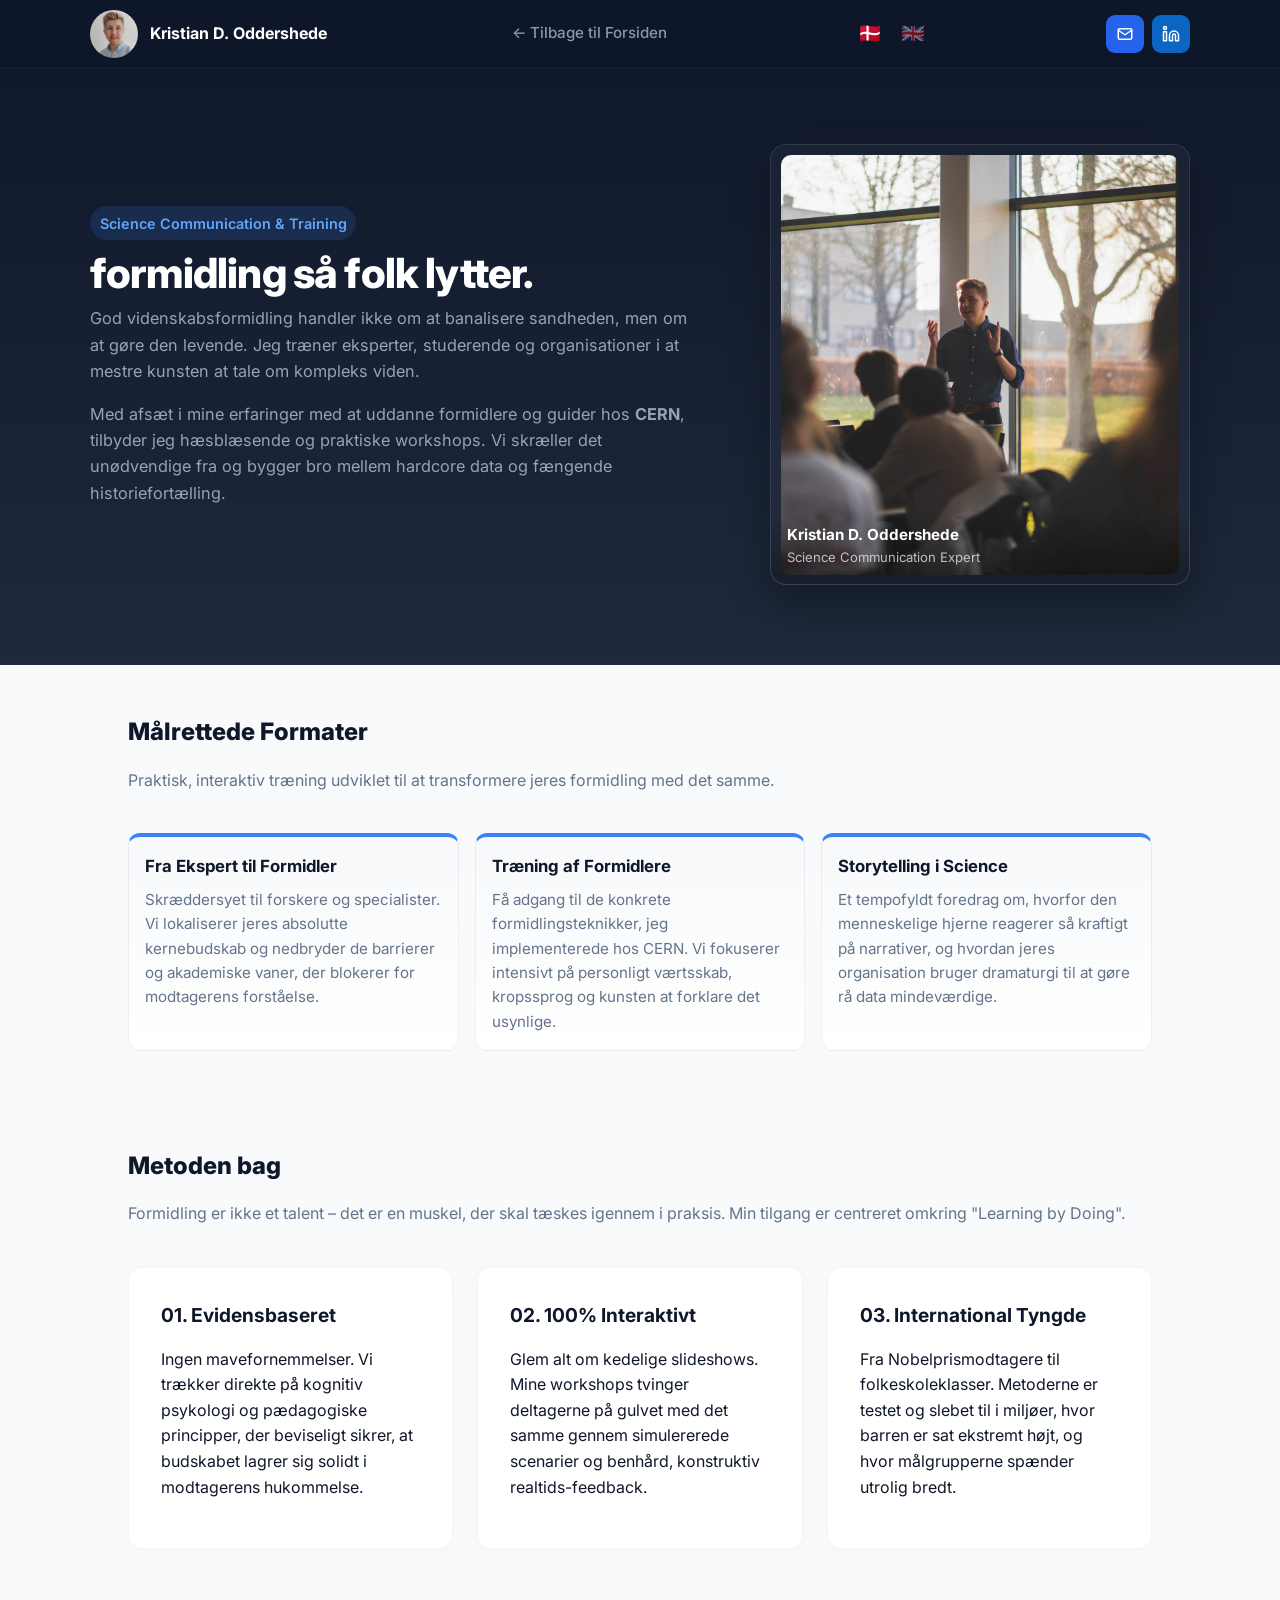
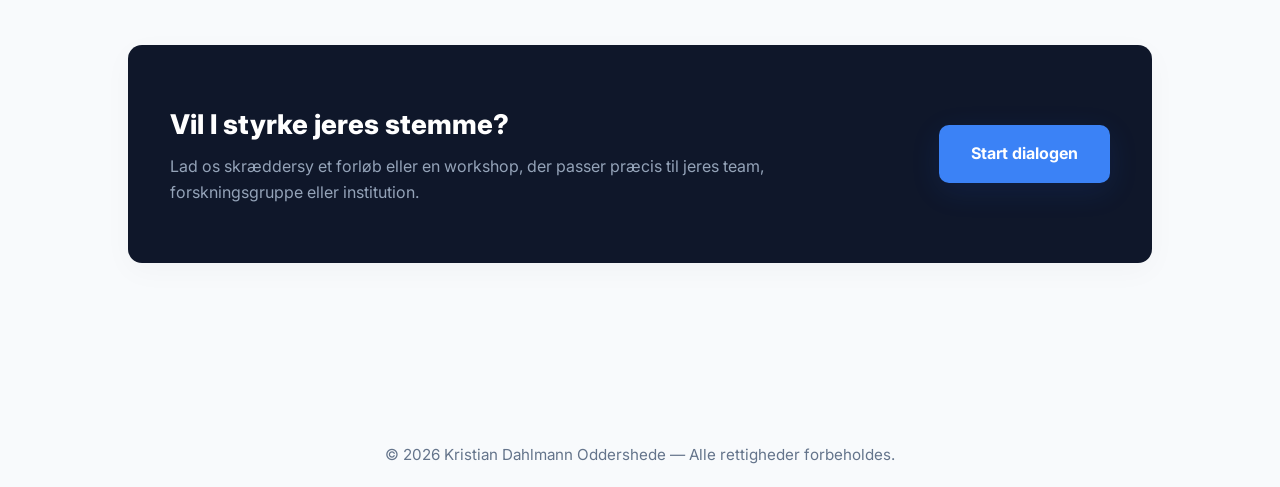
==== formidling.html @ 916fe6e9 "Update formidling.html" ====
<!doctype html>
<html lang="da">
<head>
  <meta charset="utf-8" />
  <meta name="viewport" content="width=device-width,initial-scale=1" />
  <title>Kristian D. Oddershede | Science Communication Training</title>
  <link rel="icon" type="image/png" href="figures/debate_1308869.png">
  <meta name="description" content="Lær at formidle komplekst stof så det fænger. Workshops og foredrag om science formidling og træning af formidlere af Kristian Dahlmann Oddershede.">

  <link href="https://fonts.googleapis.com/css2?family=Inter:wght@400;500;600;700;800&display=swap" rel="stylesheet">
  <link rel="stylesheet" href="style.css">

  <style>
    /* Sprogstyring: Skjul automatisk det sprog, der ikke er aktivt */
    html[lang="da"] [lang="en"] { display: none !important; }
    html[lang="en"] [lang="da"] { display: none !important; }

    /* Unik Science-identitet: Mørkt, højteknologisk og skarpt */
    :root {
      --science-dark: #0f172a; /* Dyb rums-blå/skifer */
      --science-accent: #3b82f6; /* Lysende science-blå */
      --science-light: #f8fafc;
    }

    body.science-page {
      background-color: var(--science-light);
    }

    .science-hero {
      background: linear-gradient(180deg, var(--science-dark) 0%, #1e293b 100%);
      color: #ffffff;
      padding: 9rem var(--container-padding) 5rem;
      margin-bottom: 3rem;
    }

    .science-hero .kicker {
      background: rgba(59, 130, 246, 0.15);
      color: #60a5fa;
    }

    .science-hero h1.hero-title {
      color: #ffffff;
    }

    .science-hero p.lead {
      color: #94a3b8;
    }

    .science-hero .portrait-card {
      background: rgba(255, 255, 255, 0.03);
      border: 1px solid rgba(255, 255, 255, 0.1);
      box-shadow: 0 20px 40px rgba(0,0,0,0.3);
    }

    .approach-grid {
      display: grid;
      grid-template-columns: repeat(auto-fit, minmax(280px, 1fr));
      gap: 1.5rem;
      margin-top: 2rem;
    }

    .approach-card {
      background: #ffffff;
      padding: 2rem;
      border-radius: var(--radius);
      box-shadow: 0 4px 20px rgba(15,23,42,0.02);
      border: 1px solid rgba(15,23,42,0.04);
    }

    .approach-card h4 {
      margin-top: 0;
      color: var(--science-dark);
      font-size: 1.2rem;
      margin-bottom: 0.5rem;
      font-weight: 700;
    }
  </style>
</head>
<body class="science-page">
  <header class="site-header scrolled" id="siteHeader" style="background: rgba(15,23,42,0.95); border-bottom: 1px solid rgba(255,255,255,0.05);">
    <div class="header-inner">
      <div class="brand">
        <img src="figures/picture from linkedin.png" alt="Kristian Dahlmann Oddershede profile photo">
        <div class="name" style="color: #ffffff;">Kristian D. Oddershede</div>
      </div>

      <nav class="primary-nav" aria-label="Main navigation">
        <a href="index.html" style="color: #94a3b8;">
          <span lang="da">← Tilbage til Forsiden</span>
          <span lang="en">← Back Home</span>
        </a>
      </nav>

      <div id="lang-switcher" style="display:flex; gap:0.4rem; align-items:center;">
        <button data-lang="da" title="Dansk" style="font-size:1.2rem; background:none; border:none; cursor:pointer;color: #ffffff;">🇩🇰</button>
        <button data-lang="en" title="English" style="font-size:1.2rem; background:none; border:none; cursor:pointer;color: #ffffff;">🇬🇧</button>
      </div>

      <div class="header-cta">
        <a class="button email" href="mailto:kristiandoddershede@gmail.com" title="Send email" aria-label="Send email">
          <svg xmlns="http://www.w3.org/2000/svg" viewBox="0 0 24 24" aria-hidden="true" focusable="false" stroke-width="2" stroke-linecap="round" stroke-linejoin="round">
            <rect x="3" y="5" width="18" height="14" rx="2"></rect>
            <path d="M3 7l9 6 9-6"></path>
          </svg>
        </a>

        <a class="button linkedin" href="https://www.linkedin.com/in/kristian-dahlmann-oddershede-b5703a217/" target="_blank" rel="noopener" title="LinkedIn" aria-label="LinkedIn">
          <svg xmlns="http://www.w3.org/2000/svg" viewBox="0 0 24 24" aria-hidden="true" focusable="false" stroke-width="2" stroke-linecap="round" stroke-linejoin="round">
            <path d="M16 8a6 6 0 0 1 6 6v7h-4v-7a2 2 0 0 0-2-2 2 2 0 0 0-2 2v7h-4v-7a6 6 0 0 1 6-6z"></path>
            <rect x="2" y="9" width="4" height="12"></rect>
            <circle cx="4" cy="4" r="2"></circle>
          </svg>
        </a>
      </div>
    </div>
  </header>

  <main>
    <!-- HERO SEKTION (MØRKT DESIGN) -->
    <section class="science-hero">
      <div style="max-width: var(--max-width); margin: 0 auto; display: grid; grid-template-columns: 1fr 420px; gap: 2rem; align-items: center;">
        <div class="hero-left">
          <div class="kicker">Science Communication & Training</div>
          <h1 class="hero-title" id="heroTitle" style="text-transform: lowercase; font-weight: 800;">
            <span lang="da">formidling så folk lytter.</span>
            <span lang="en">communication that connects.</span>
          </h1>
          <p class="lead">
            <span lang="da">God videnskabsformidling handler ikke om at banalisere sandheden, men om at gøre den levende. Jeg træner eksperter, studerende og organisationer i at mestre kunsten at tale om kompleks viden.</span>
            <span lang="en">Great science communication isn't about dumbing down the truth; it's about making it catch fire. I train experts, students, and organizations to master the art of translating complex data.</span>
          </p>
          <p class="lead">
            <span lang="da">Med afsæt i mine erfaringer med at uddanne formidlere og guider hos <strong>CERN</strong>, tilbyder jeg hæsblæsende og praktiske workshops. Vi skræller det unødvendige fra og bygger bro mellem hardcore data og fængende historiefortælling.</span>
            <span lang="en">Drawing on my background training communicators and guides at <strong>CERN</strong>, I run high-impact, hands-on workshops. We strip away the fluff and build direct bridges between heavy metrics and unforgettable storytelling.</span>
          </p>
        </div>

        <div class="hero-right" aria-hidden="false">
          <div class="portrait-card" role="img" aria-label="Kristian speaking at a conference">
            <img src="figures/GivDeUngeOrdet_Workshop_23Marts2022_000-17.jpg" alt="Kristian Oddershede giving a talk">
            <div class="portrait-overlay">
              <div class="meta">
                <div style="font-size:0.95rem;font-weight:700">Kristian D. Oddershede</div>
                <div style="font-size:0.82rem;color:rgba(255,255,255,0.7)">Science Communication Expert</div>
              </div>
            </div>
          </div>
        </div>
      </div>
    </section>

    <!-- WORKSHOPS & FOREDRAG -->
    <div class="page" style="padding-top: 0; max-width: var(--max-width); margin: 0 auto;">
      <section id="fokus" aria-labelledby="servicesTitle">
        <h2 id="servicesTitle" style="margin-bottom: 0.5rem; font-weight: 800;">
          <span lang="da">Målrettede Formater</span>
          <span lang="en">Targeted Formats</span>
        </h2>
        <p class="muted" style="margin-bottom: 2.5rem;">
          <span lang="da">Praktisk, interaktiv træning udviklet til at transformere jeres formidling med det samme.</span>
          <span lang="en">Hands-on, interactive training built to instantly transform how you pitch and present.</span>
        </p>

        <div class="services-grid">
          <article class="service card" style="border-top: 4px solid var(--science-accent);">
            <h3>
              <span lang="da">Fra Ekspert til Formidler</span>
              <span lang="en">From Expert to Communicator</span>
            </h3>
            <p>
              <span lang="da">Skræddersyet til forskere og specialister. Vi lokaliserer jeres absolutte kernebudskab og nedbryder de barrierer og akademiske vaner, der blokerer for modtagerens forståelse.</span>
              <span lang="en">Tailored for researchers and specialists. We zero in on your core message and dissolve the academic friction and habits that block clear, public comprehension.</span>
            </p>
          </article>
          
          <article class="service card" style="border-top: 4px solid var(--science-accent);">
            <h3>
              <span lang="da">Træning af Formidlere</span>
              <span lang="en">Training Communicators</span>
            </h3>
            <p>
              <span lang="da">Få adgang til de konkrete formidlingsteknikker, jeg implementerede hos CERN. Vi fokuserer intensivt på personligt værtsskab, kropssprog og kunsten at forklare det usynlige.</span>
              <span lang="en">Access the concrete pedagogical toolkits I built for CERN. We focus heavily on personal hosting, stage presence, and the art of visualizing the invisible.</span>
            </p>
          </article>
          
          <article class="service card" style="border-top: 4px solid var(--science-accent);">
            <h3>
              <span lang="da">Storytelling i Science</span>
              <span lang="en">Storytelling in Science</span>
            </h3>
            <p>
              <span lang="da">Et tempofyldt foredrag om, hvorfor den menneskelige hjerne reagerer så kraftigt på narrativer, og hvordan jeres organisation bruger dramaturgi til at gøre rå data mindeværdige.</span>
              <span lang="en">A high-velocity talk on why the human brain is hardwired for narrative structure, and how your team can use dramaturgy to make dry data impossible to forget.</span>
            </p>
          </article>
        </div>
      </section>

      <!-- MIN TILGANG -->
      <section id="erfaring" style="margin-top: 6rem;">
        <h2 id="aboutTitle" style="margin-bottom: 0.5rem; font-weight: 800;">
          <span lang="da">Metoden bag</span>
          <span lang="en">The Method</span>
        </h2>
        <p class="muted" style="margin-bottom: 2.5rem;">
          <span lang="da">Formidling er ikke et talent – det er en muskel, der skal tæskes igennem i praksis. Min tilgang er centreret omkring "Learning by Doing".</span>
          <span lang="en">Communication isn't an innate talent – it's a muscle that needs resistance training. My framework is built on absolute "Learning by Doing".</span>
        </p> 
        
        <div class="approach-grid">
          <div class="approach-card">
            <h4><span lang="da">01. Evidensbaseret</span><span lang="en">01. Evidence-Based</span></h4>
            <p><span lang="da">Ingen mavefornemmelser. Vi trækker direkte på kognitiv psykologi og pædagogiske principper, der beviseligt sikrer, at budskabet lagrer sig solidt i modtagerens hukommelse.</span><span lang="en">No guesswork. We rely directly on cognitive psychology and educational frameworks proven to embed complex structures deeply into audience memory.</span></p>
          </div>
          <div class="approach-card">
            <h4><span lang="da">02. 100% Interaktivt</span><span lang="en">02. 100% Interactive</span></h4>
            <p><span lang="da">Glem alt om kedelige slideshows. Mine workshops tvinger deltagerne på gulvet med det samme gennem simulererede scenarier og benhård, konstruktiv realtids-feedback.</span><span lang="en">Forget bullet-point monologues. My sessions push participants onto the floor immediately with live situational drills and rigorous, constructive feedback loops.</span></p>
          </div>
          <div class="approach-card">
            <h4><span lang="da">03. International Tyngde</span><span lang="en">03. Elite Experience</span></h4>
            <p><span lang="da">Fra Nobelprismodtagere til folkeskoleklasser. Metoderne er testet og slebet til i miljøer, hvor barren er sat ekstremt højt, og hvor målgrupperne spænder utrolig bredt.</span><span lang="en">From Nobel laureates to school classes. These strategies are refined in world-class ecosystems where standards are hyper-critical and audiences shift constantly.</span></p>
          </div>
        </div>
      </section>

      <!-- RENSET KONTAKT STRIP (KUN ÉN DEDIKERET CTA) -->
      <section id="kontakt" class="card" style="margin-top: 6rem; background: var(--science-dark); color: white; border: none;">
        <div class="book-strip" style="background: none; padding: 2rem 1rem;">
          <div style="max-width: 600px;">
            <h3 style="color: white; font-size: 1.7rem; margin-bottom: 0.5rem; font-weight: 800;">
              <span lang="da">Vil I styrke jeres stemme?</span>
              <span lang="en">Ready to amplify your message?</span>
            </h3>
            <p style="color: #94a3b8; margin: 0;">
              <span lang="da">Lad os skræddersy et forløb eller en workshop, der passer præcis til jeres team, forskningsgruppe eller institution.</span>
              <span lang="en">Let's map out a specialized roadmap or masterclass engineered directly for your team or department.</span>
            </p>
          </div>
          <a class="btn" href="mailto:kristiandoddershede@gmail.com" style="background: var(--science-accent); color: white; padding: 1rem 2rem; font-size: 1rem; border-radius: 10px; font-weight: 700;">
            <span lang="da">Start dialogen</span>
            <span lang="en">Let's talk</span>
          </a>
        </div>
      </section>
    </div>
  </main>

  <footer class="site-footer" style="margin-top: 6rem;">
    <div>
      <span lang="da">&copy; 2026 Kristian Dahlmann Oddershede — Alle rettigheder forbeholdes.</span>
      <span lang="en">&copy; 2026 Kristian Dahlmann Oddershede — All rights reserved.</span>
    </div>
  </footer>

  <script>
    // === Header scroll behavior ===
    const header = document.getElementById('siteHeader');
    window.addEventListener('scroll', () => {
      header.classList.toggle('scrolled', window.scrollY > 15);
    });
     
    // === Apply translations ===
    function applyLanguage(lang) {
      document.documentElement.setAttribute('lang', lang);
      buttons.forEach(btn => {
        btn.style.opacity = btn.dataset.lang === lang ? '1' : '0.5';
      });
    }
     
    const buttons = document.querySelectorAll('#lang-switcher button');
    const savedLang = localStorage.getItem('lang') || 'da';
    applyLanguage(savedLang);
     
    buttons.forEach(btn => {
      btn.addEventListener('click', e => {
        const lang = e.currentTarget.dataset.lang || (e.currentTarget.innerText === '🇩🇰' ? 'da' : 'en');
        localStorage.setItem('lang', lang);
        applyLanguage(lang);
      });
    });
  </script>
</body>
</html>
---- style.css ----
:root{
  --primary:#2563eb;
  --primary-600:#1e40af;
  --bg:#f8fafc;
  --card:#ffffff;
  --text:#0f172a;
  --muted:#64748b;
  --radius:14px;
  --max-width:1100px;
  --container-padding:clamp(1rem, 3vw, 2.5rem);
}

*{box-sizing:border-box}
html,body{height:100%}
body{
  margin:0;
  font-family:Inter,system-ui,-apple-system,Segoe UI,Roboto,"Helvetica Neue",Arial;
  color:var(--text);
  background:var(--bg);
  line-height:1.6;
}

a{color:inherit;text-decoration:none}
img{max-width:100%;display:block}

/* header */
header.site-header{
  position:fixed;
  top:0;
  left:0;
  width:100%;
  z-index:60;
  display:flex;
  align-items:center;
  justify-content:center;
  padding:0.6rem calc(var(--container-padding));
  transition:background 260ms ease, box-shadow 260ms ease, padding 260ms ease;
  background:transparent;
}
header.site-header.scrolled{
  background:rgba(255,255,255,0.96);
  box-shadow:0 6px 20px rgba(15,23,42,0.07);
  backdrop-filter:blur(6px);
  padding:0.4rem calc(var(--container-padding));
}

.header-inner{
  width:100%;
  max-width:var(--max-width);
  display:flex;
  align-items:center;
  justify-content:space-between;
  gap:1rem;
}
.brand{
  display:flex;
  align-items:center;
  gap:0.75rem;
}
.brand img{
  width:48px;height:48px;border-radius:50%;object-fit:cover;
}
.brand .name{
  font-weight:700;font-size:1rem;
  color:var(--text);
}

nav.primary-nav{
  display:flex;
  gap:0.5rem;
  align-items:center;
}
nav.primary-nav a{
  padding:0.45rem 0.6rem;
  border-radius:8px;
  color:var(--text);
  font-weight:500;
  font-size:0.95rem;
  opacity:0.92;
}
nav.primary-nav a:hover{background:rgba(37,99,235,0.06)}

/* contact buttons in header */
.header-cta{
  display:flex;
  align-items:center;
  gap:0.5rem;
}
.header-cta a.button{
  display:inline-flex;
  align-items:center;
  justify-content:center;
  color:white;
  width:38px;
  height:38px;
  border-radius:9px;
  transition:transform 150ms ease;
}
.header-cta a.button:hover{transform:translateY(-3px)}
.email{background:var(--primary);}
.instagram{background:linear-gradient(45deg,#f58529,#dd2a7b,#8134af,#515bd4);}
.linkedin{background:#0a66c2;}

/* ensure svg icons scale & inherit color */
.header-cta svg {
  width:18px;
  height:18px;
  display:block;
  stroke: currentColor;
  fill: none;
}

/* page container */
.page {
  max-width:var(--max-width);
  margin:0 auto;
  padding:calc(6.5rem + 1rem) var(--container-padding) 4rem;
}

/* HERO */
.hero{
  display:grid;
  grid-template-columns: 1fr 420px;
  gap:2rem;
  align-items:center;
  margin-bottom:1.25rem;
}
.hero-left{text-align:left;}
.kicker{
  display:inline-block;
  padding:0.35rem 0.6rem;
  background:linear-gradient(90deg, rgba(37,99,235,0.12), rgba(37,99,235,0.05));
  color:var(--primary);
  border-radius:999px;
  font-weight:600;
  font-size:0.9rem;
  margin-bottom:0.75rem;
}
h1.hero-title{
  margin:0 0 0.6rem 0;
  font-size:clamp(1.6rem, 3.8vw, 2.6rem);
  line-height:1.05;
  font-weight:800;
  letter-spacing:-0.02em;
}
p.lead{
  margin:0 0 1.1rem 0;
  color:var(--muted);
  font-size:1.02rem;
  max-width:60ch;
}

.hero-actions{
  display:flex;
  gap:0.75rem;
  align-items:center;
  margin-top:0.6rem;
}
.btn{
  display:inline-flex;
  align-items:center;
  gap:0.6rem;
  padding:0.6rem 1rem;
  border-radius:10px;
  background:var(--primary);
  color:white;
  font-weight:600;
  box-shadow:0 8px 30px rgba(37,99,235,0.12);
  transition:transform 180ms ease, background 180ms;
}
.btn:hover{transform:translateY(-3px); background:var(--primary-600)}
.btn.secondary{
  background:transparent;
  border:1px solid rgba(15,23,42,0.06);
  color:var(--text);
  box-shadow:none;
}
.cta-note{font-size:0.9rem;color:var(--muted);margin-top:0.6rem}

.hero-right{
  display:flex;
  justify-content:center;
  align-items:center;
}

.portrait-card{
  width:420px;
  max-width:100%;
  border-radius:16px;
  overflow:hidden;
  position:relative;
  box-shadow:0 14px 40px rgba(2,6,23,0.08);
  background:linear-gradient(180deg, rgba(255,255,255,0.9), rgba(250,250,252,0.9));
  padding:0.6rem;
}
.portrait-card img{
  width:100%;
  height:420px;
  object-fit:cover;
  border-radius:10px;
  display:block;
}
.portrait-overlay{
  position:absolute;
  left:0;right:0;bottom:0;padding:1rem;
  display:flex;
  justify-content:space-between;
  gap:0.5rem;
  align-items:center;
  background:linear-gradient(180deg, transparent, rgba(0,0,0,0.35));
  color:white;
}

section.card{
  background:var(--card);
  border-radius:var(--radius);
  padding:1.6rem;
  margin-top:1.25rem;
  box-shadow:0 8px 30px rgba(2,6,23,0.03);
}

.services-grid{
  display:grid;
  grid-template-columns:repeat(auto-fit, minmax(220px,1fr));
  gap:1rem;
}
.service{
  padding:1rem;
  border-radius:12px;
  background:linear-gradient(180deg, rgba(246,248,250,0.9), #fff);
  transition:transform 180ms ease, box-shadow 180ms ease;
}
.service:hover{transform:translateY(-6px); box-shadow:0 14px 30px rgba(2,6,23,0.06)}
.service h3{margin:0 0 0.5rem 0;font-size:1.05rem}
.service p{margin:0;color:var(--muted);font-size:0.95rem}

.logo-strip{
  display:flex;
  gap:1.4rem;
  align-items:center;
  justify-content:center;
  flex-wrap:wrap;
  padding:0.6rem 0;
}
.logo-strip img{max-height:56px;opacity:0.85;filter:grayscale(20%)}

.testimonials{
  display:grid;
  grid-template-columns:repeat(auto-fit,minmax(240px,1fr));
  gap:1rem;
}
.testimonial{
  background:linear-gradient(180deg,#fff,#fbfdff);
  border-left:4px solid var(--primary);
  padding:1rem;
  border-radius:10px;
  font-style:italic;
}
.testimonial cite{
  display:block;margin-top:0.6rem;font-style:normal;font-weight:700;color:var(--muted)
}

.book-strip{
  display:flex;
  gap:1rem;
  align-items:center;
  justify-content:space-between;
  padding:1rem;
  border-radius:12px;
  background:linear-gradient(90deg, rgba(37,99,235,0.06), rgba(37,99,235,0.02));
}
.book-strip h3{margin:0;font-size:1.05rem}
.book-strip p{margin:0;color:var(--muted)}

footer.site-footer{
  margin-top:2.25rem;
  padding:1.25rem var(--container-padding);
  color:var(--muted);
  font-size:0.95rem;
  text-align:center;
}

@media (max-width:980px){
  .hero{grid-template-columns:1fr;gap:1rem}
  .portrait-card{width:100%}
  .header-inner{gap:0.6rem}
  nav.primary-nav{display:none}
  .page{padding:calc(5.2rem + 1rem) var(--container-padding) 3rem}
  .brand img{width:42px;height:42px}
}


@media (max-width:520px){
  .hero-left{text-align:left}
  .kicker{font-size:0.85rem}
}

.muted{color:var(--muted)}
.highlight{color:var(--primary);font-weight:700}

/* ==========================================================================
   Nye layouts til at bryde ensformigheden mellem de to første sektioner
   ========================================================================== */

/* Ny styling til Sektion 2 (Talks & Workshops) */
.hero.hero-alt {
  grid-template-columns: 420px 1fr; /* Bytte rundt på kolonnerne: billede først, så tekst */
  background: linear-gradient(145deg, rgba(37,99,235,0.03) 0%, rgba(255,255,255,0) 100%);
  border: 1px solid rgba(37, 99, 235, 0.08);
  border-radius: 24px;
  padding: 2.5rem;
  margin-top: 3rem;
  margin-bottom: 3rem;
}

/* Sørg for at spacing på teksten i sektion 2 passer i det spejlvendte design */
.hero-left.text-right {
  padding-left: 1rem;
}

/* Responsiv tilpasning til tablets og mobiler (så billedet ryger øverst igen på små skærme) */
@media (max-width: 980px) {
  .hero.hero-alt {
    grid-template-columns: 1fr; /* Gå tilbage til én kolonne */
    padding: 1.5rem;
  }
  
  /* Tvinger billedet øverst på mobilen selvom det står først i HTML-koden */
  .hero.hero-alt .image-left {
    order: 2; 
  }
  .hero.hero-alt .text-right {
    order: 1;
    padding-left: 0;
  }
}


/* ==========================================================================
   Moderater side tweaks
   ========================================================================== */
/* Moderator-specifikke tweaks */
.moderator-page .card {
  border: 1px solid rgba(0,0,0,0.05);
  transition: transform 0.3s ease;
}

.moderator-page .card:hover {
  transform: translateY(-5px);
}

.moderator-page h4 {
  margin-top: 0;
  color: var(--mod-accent);
  font-size: 1.25rem;
  margin-bottom: 0.75rem;
}

/* Gør den specielle portrætform pæn på mobil */
@media (max-width: 980px) {
  .moderator-page .portrait-card {
    border-radius: 16px !important;
  }
  .moderator-page .portrait-card img {
    border-radius: 16px !important;
  }
}


/* ==========================================================================
   Science-specifikke grid-systemer og mobiljusteringer
   ========================================================================== */

.science-page .card {
  border: 1px solid rgba(15, 23, 42, 0.06);
  transition: transform 240ms cubic-bezier(0.16, 1, 0.3, 1), box-shadow 240ms ease;
}

.science-page .card:hover {
  transform: translateY(-4px);
  box-shadow: 0 12px 30px rgba(15, 23, 42, 0.05);
}

/* Fix til mobilvisning af den mørke science-hero */
@media (max-width: 980px) {
  .science-hero > div {
    grid-template-columns: 1fr !important;
    gap: 2rem !important;
  }
}
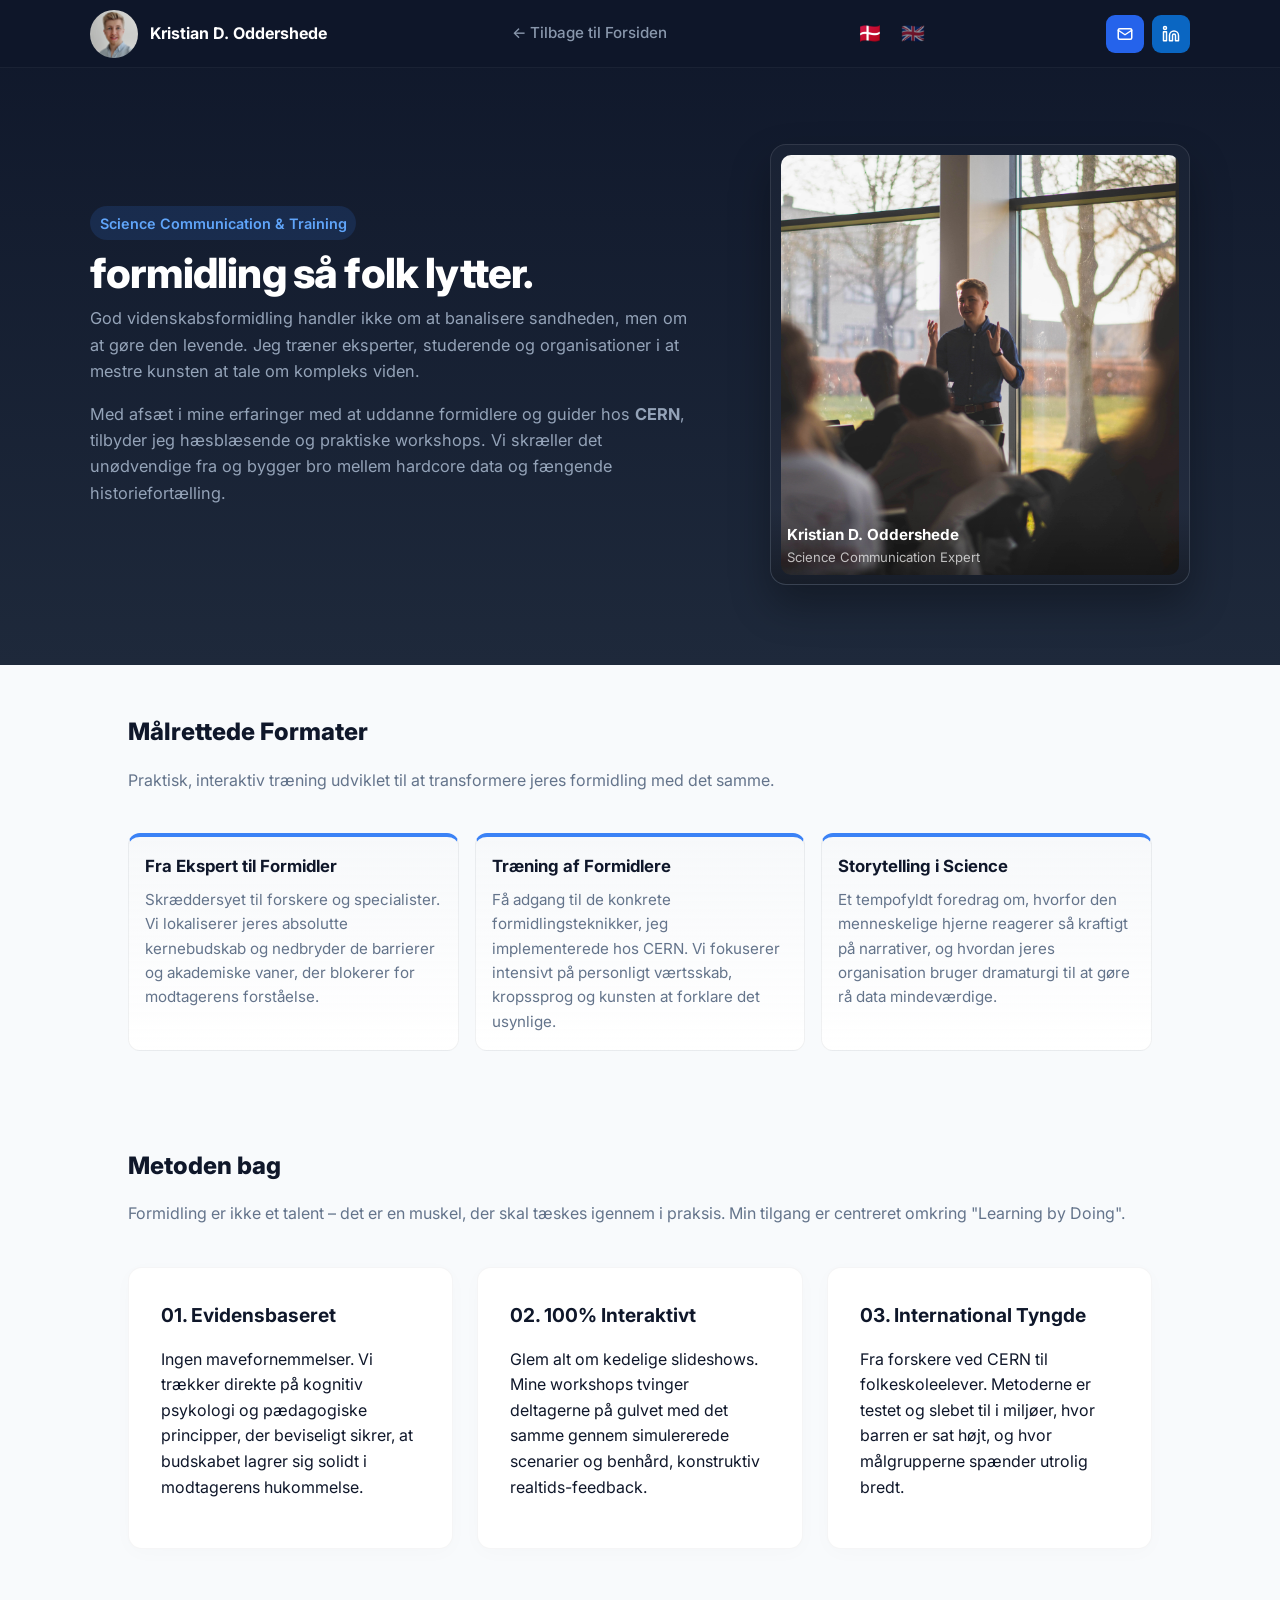
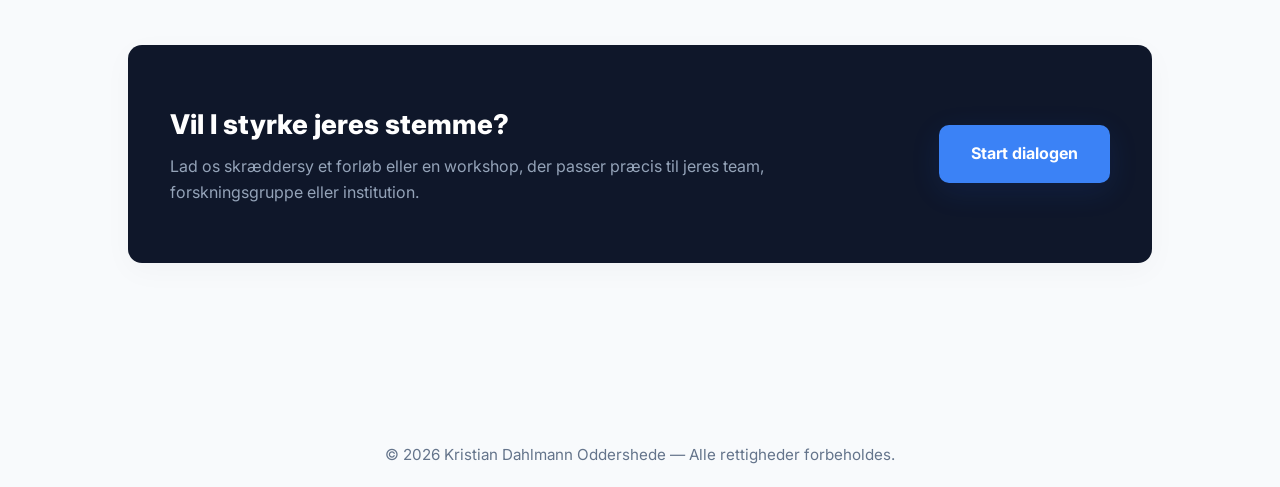
==== commit 60e98aa4: "Update formidling.html" ====
--- a/formidling.html
+++ b/formidling.html
@@ -219,7 +219,7 @@
           </div>
           <div class="approach-card">
             <h4><span lang="da">03. International Tyngde</span><span lang="en">03. Elite Experience</span></h4>
-            <p><span lang="da">Fra Nobelprismodtagere til folkeskoleklasser. Metoderne er testet og slebet til i miljøer, hvor barren er sat ekstremt højt, og hvor målgrupperne spænder utrolig bredt.</span><span lang="en">From Nobel laureates to school classes. These strategies are refined in world-class ecosystems where standards are hyper-critical and audiences shift constantly.</span></p>
+            <p><span lang="da">Fra forskere ved CERN til folkeskoleelever. Metoderne er testet og slebet til i miljøer, hvor barren er sat højt, og hvor målgrupperne spænder utrolig bredt.</span><span lang="en">From Nobel laureates to school classes. These strategies are refined in world-class ecosystems where standards are hyper-critical and audiences shift constantly.</span></p>
           </div>
         </div>
       </section>
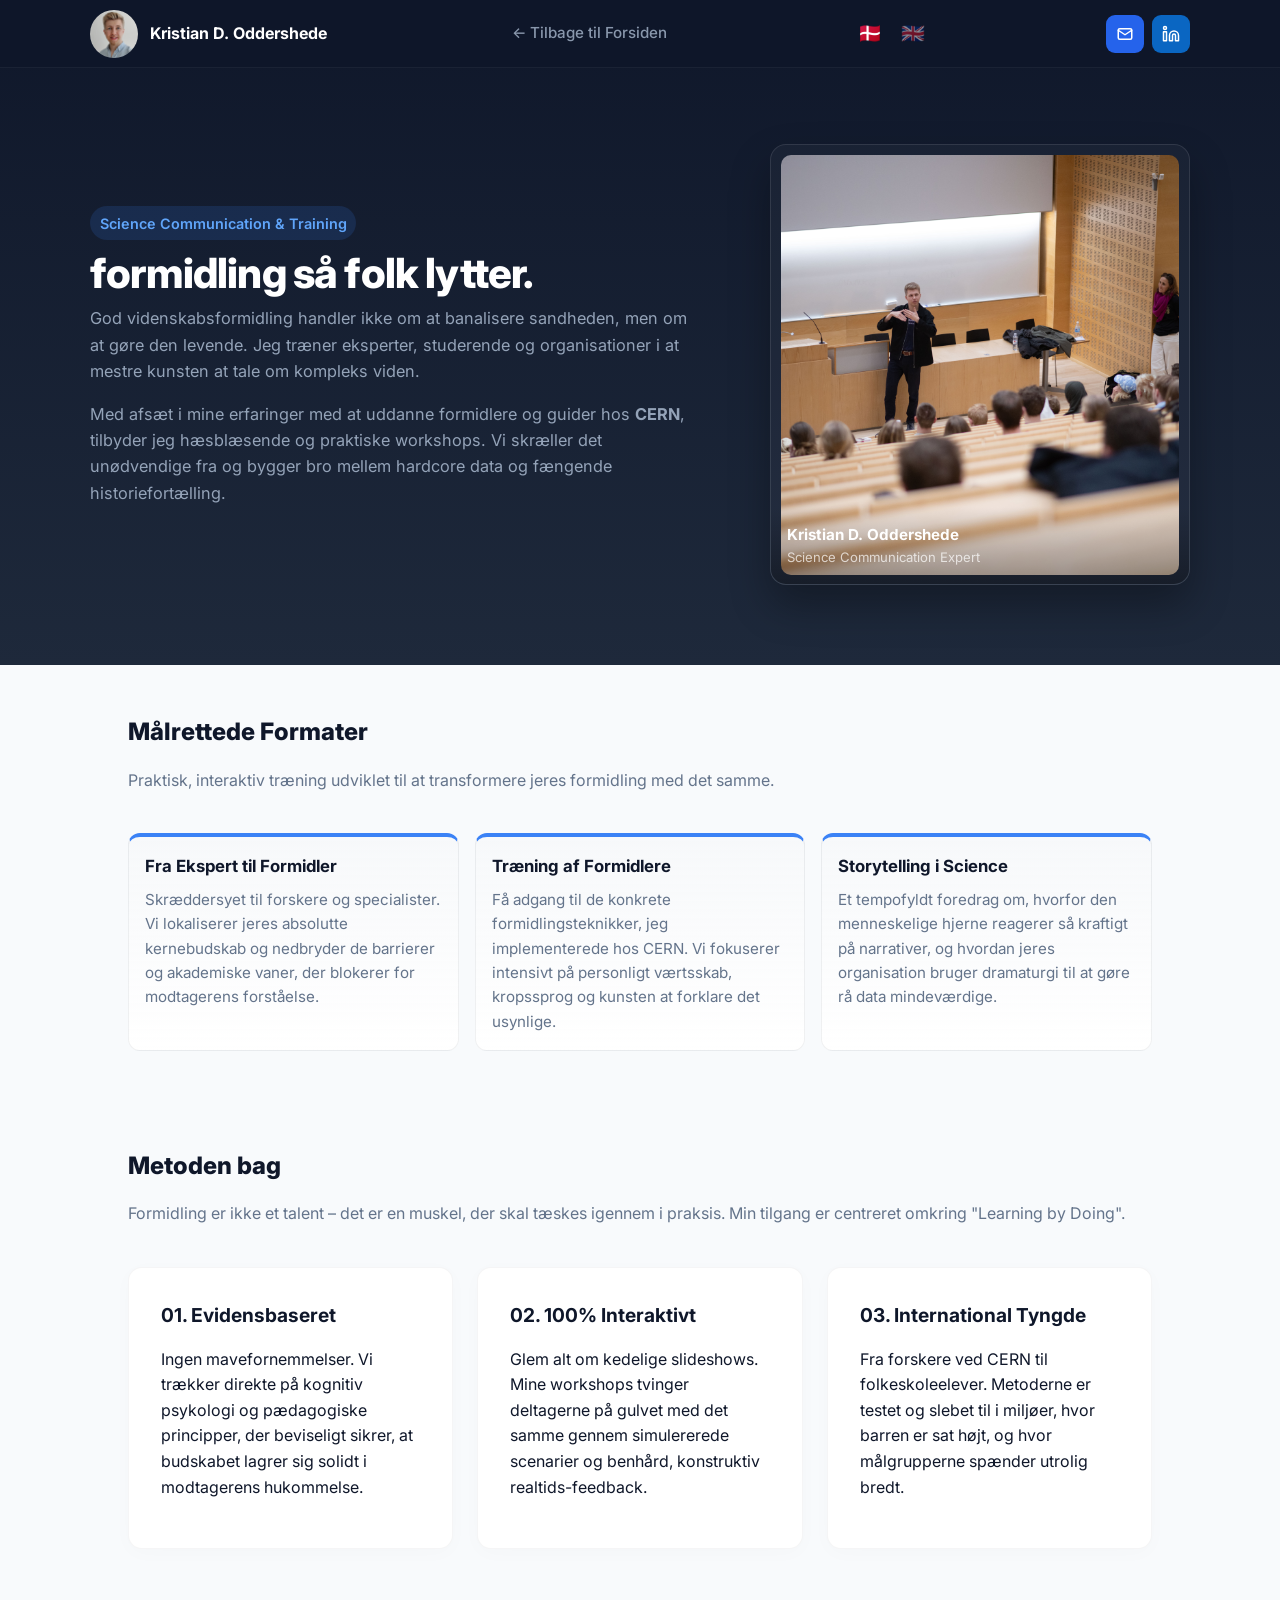
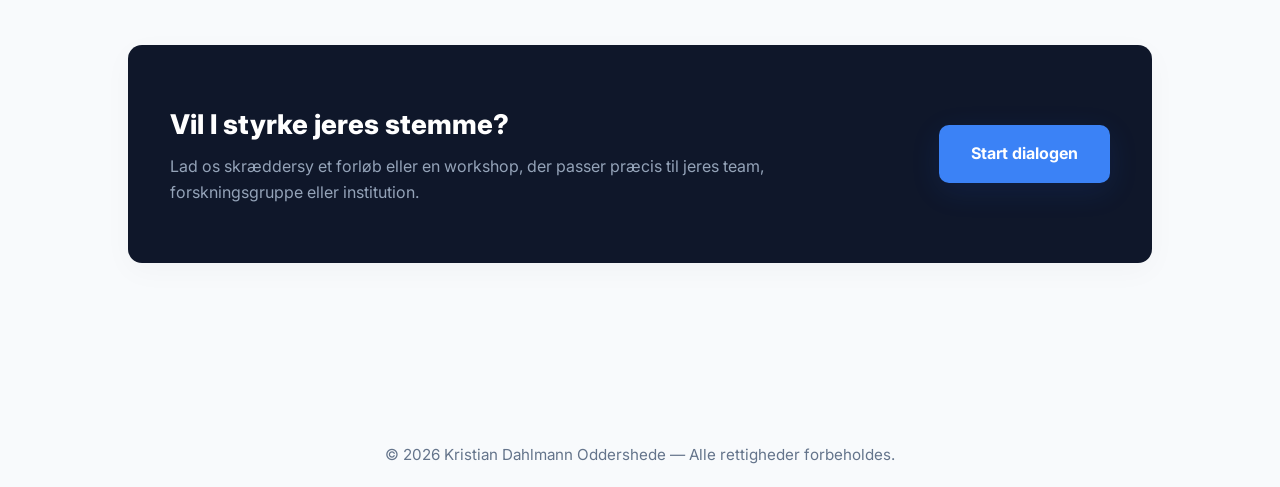
==== commit 12d905ba: "Update formidling.html" ====
--- a/formidling.html
+++ b/formidling.html
@@ -137,7 +137,7 @@
 
         <div class="hero-right" aria-hidden="false">
           <div class="portrait-card" role="img" aria-label="Kristian speaking at a conference">
-            <img src="figures/GivDeUngeOrdet_Workshop_23Marts2022_000-17.jpg" alt="Kristian Oddershede giving a talk">
+            <img src="figures/PLP_6566.jpg" alt="Kristian Oddershede giving a talk">
             <div class="portrait-overlay">
               <div class="meta">
                 <div style="font-size:0.95rem;font-weight:700">Kristian D. Oddershede</div>
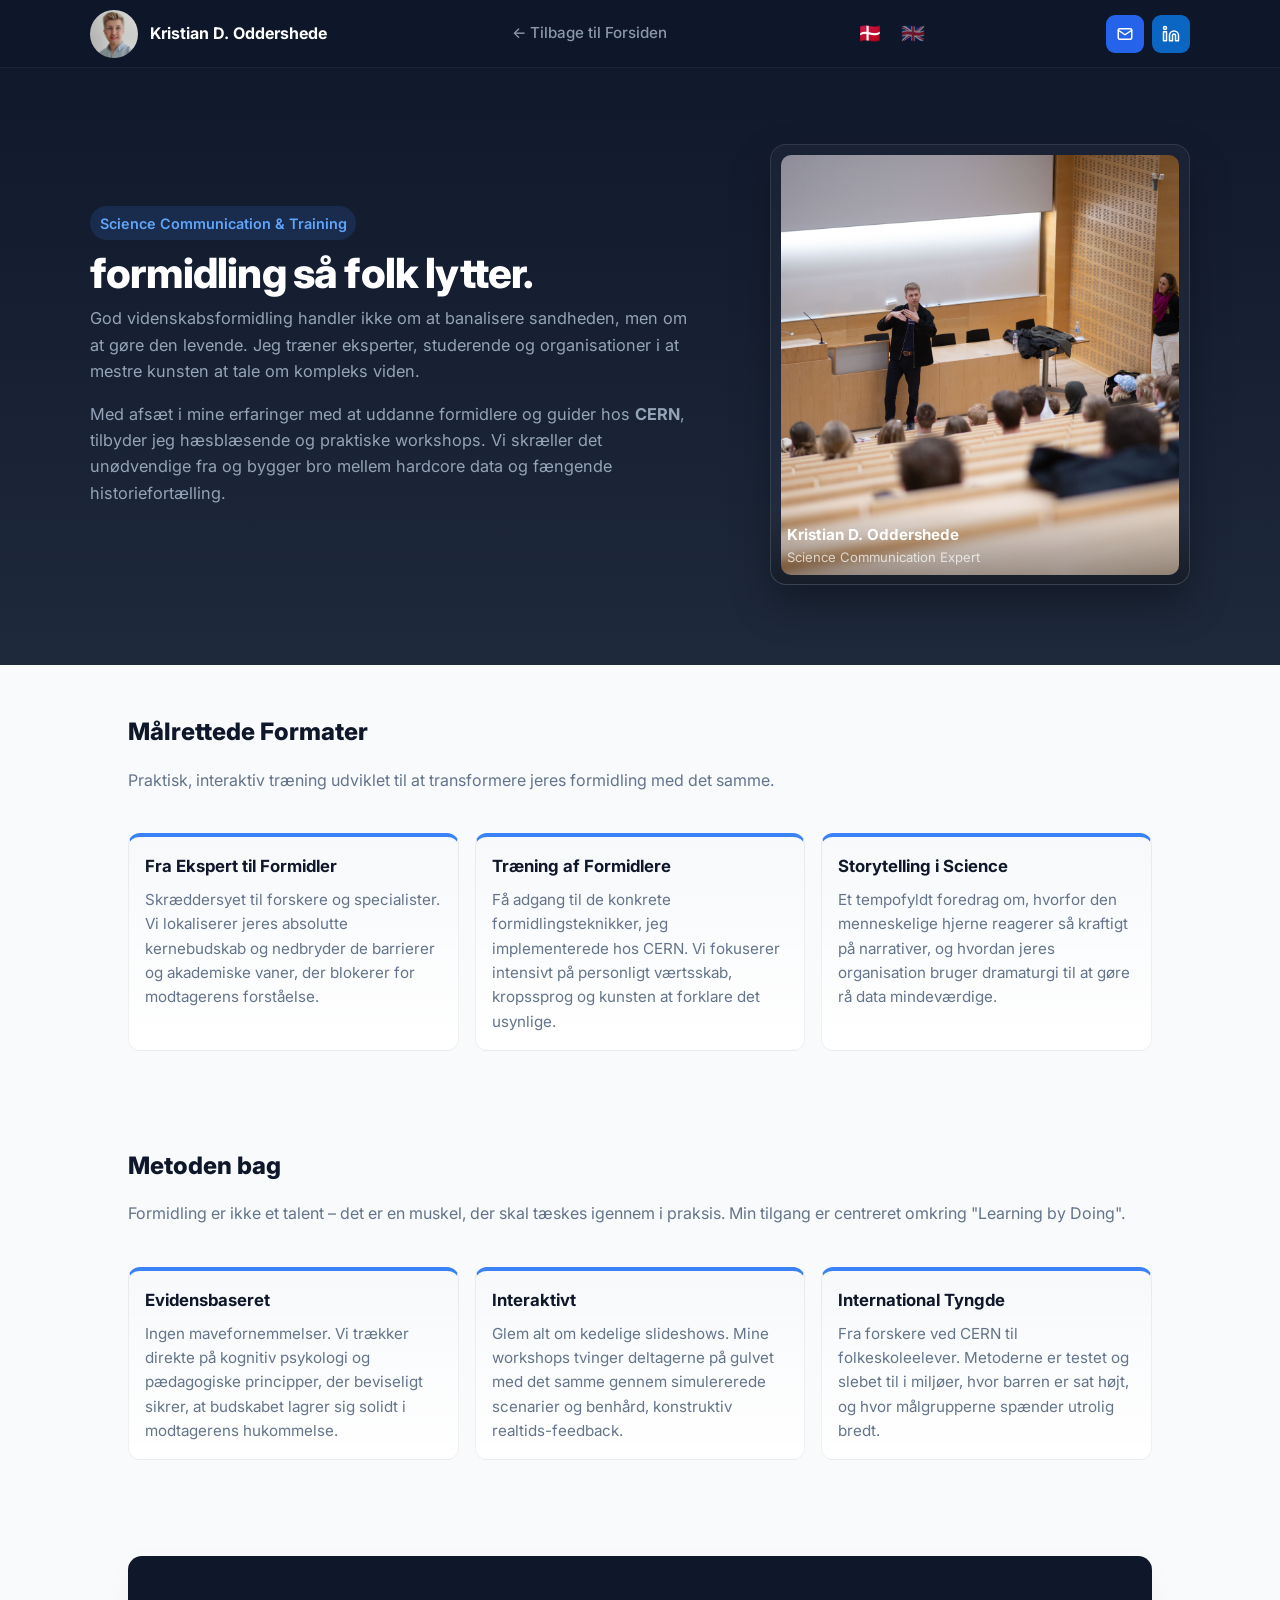
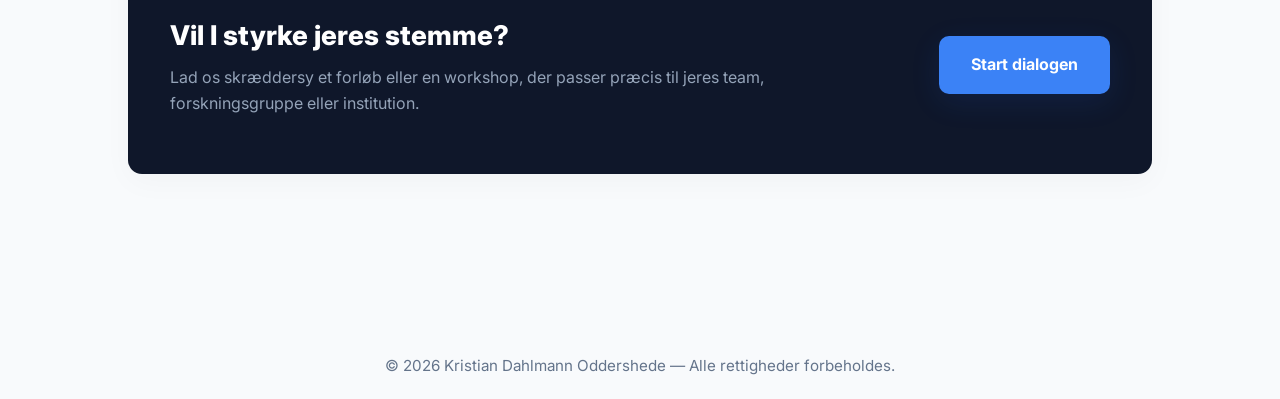
==== commit b3b590ad: "Remove approach grid and add services grid" ====
--- a/formidling.html
+++ b/formidling.html
@@ -50,29 +50,6 @@
       background: rgba(255, 255, 255, 0.03);
       border: 1px solid rgba(255, 255, 255, 0.1);
       box-shadow: 0 20px 40px rgba(0,0,0,0.3);
-    }
-
-    .approach-grid {
-      display: grid;
-      grid-template-columns: repeat(auto-fit, minmax(280px, 1fr));
-      gap: 1.5rem;
-      margin-top: 2rem;
-    }
-
-    .approach-card {
-      background: #ffffff;
-      padding: 2rem;
-      border-radius: var(--radius);
-      box-shadow: 0 4px 20px rgba(15,23,42,0.02);
-      border: 1px solid rgba(15,23,42,0.04);
-    }
-
-    .approach-card h4 {
-      margin-top: 0;
-      color: var(--science-dark);
-      font-size: 1.2rem;
-      margin-bottom: 0.5rem;
-      font-weight: 700;
     }
   </style>
 </head>
@@ -208,19 +185,39 @@
           <span lang="en">Communication isn't an innate talent – it's a muscle that needs resistance training. My framework is built on absolute "Learning by Doing".</span>
         </p> 
         
-        <div class="approach-grid">
-          <div class="approach-card">
-            <h4><span lang="da">01. Evidensbaseret</span><span lang="en">01. Evidence-Based</span></h4>
-            <p><span lang="da">Ingen mavefornemmelser. Vi trækker direkte på kognitiv psykologi og pædagogiske principper, der beviseligt sikrer, at budskabet lagrer sig solidt i modtagerens hukommelse.</span><span lang="en">No guesswork. We rely directly on cognitive psychology and educational frameworks proven to embed complex structures deeply into audience memory.</span></p>
-          </div>
-          <div class="approach-card">
-            <h4><span lang="da">02. 100% Interaktivt</span><span lang="en">02. 100% Interactive</span></h4>
-            <p><span lang="da">Glem alt om kedelige slideshows. Mine workshops tvinger deltagerne på gulvet med det samme gennem simulererede scenarier og benhård, konstruktiv realtids-feedback.</span><span lang="en">Forget bullet-point monologues. My sessions push participants onto the floor immediately with live situational drills and rigorous, constructive feedback loops.</span></p>
-          </div>
-          <div class="approach-card">
-            <h4><span lang="da">03. International Tyngde</span><span lang="en">03. Elite Experience</span></h4>
-            <p><span lang="da">Fra forskere ved CERN til folkeskoleelever. Metoderne er testet og slebet til i miljøer, hvor barren er sat højt, og hvor målgrupperne spænder utrolig bredt.</span><span lang="en">From Nobel laureates to school classes. These strategies are refined in world-class ecosystems where standards are hyper-critical and audiences shift constantly.</span></p>
-          </div>
+        <div class="services-grid">
+          <article class="service card" style="border-top: 4px solid var(--science-accent);">
+            <h3>
+              <span lang="da">Evidensbaseret</span>
+              <span lang="en">Evidence-Based</span>
+            </h3>
+            <p>
+              <span lang="da">Ingen mavefornemmelser. Vi trækker direkte på kognitiv psykologi og pædagogiske principper, der beviseligt sikrer, at budskabet lagrer sig solidt i modtagerens hukommelse.</span>
+              <span lang="en">No guesswork. We rely directly on cognitive psychology and educational frameworks proven to embed complex structures deeply into audience memory.</span>
+            </p>
+          </article>
+
+          <article class="service card" style="border-top: 4px solid var(--science-accent);">
+            <h3>
+              <span lang="da">Interaktivt</span>
+              <span lang="en">Interactive</span>
+            </h3>
+            <p>
+              <span lang="da">Glem alt om kedelige slideshows. Mine workshops tvinger deltagerne på gulvet med det samme gennem simulererede scenarier og benhård, konstruktiv realtids-feedback.</span>
+              <span lang="en">Forget bullet-point monologues. My sessions push participants onto the floor immediately with live situational drills and rigorous, constructive feedback loops.</span>
+            </p>
+          </article>
+
+          <article class="service card" style="border-top: 4px solid var(--science-accent);">
+            <h3>
+              <span lang="da">International Tyngde</span>
+              <span lang="en">Elite Experience</span>
+            </h3>
+            <p>
+              <span lang="da">Fra forskere ved CERN til folkeskoleelever. Metoderne er testet og slebet til i miljøer, hvor barren er sat højt, og hvor målgrupperne spænder utrolig bredt.</span>
+              <span lang="en">From Nobel laureates to school classes. These strategies are refined in world-class ecosystems where standards are hyper-critical and audiences shift constantly.</span>
+            </p>
+          </article>
         </div>
       </section>
 
@@ -259,7 +256,7 @@
     window.addEventListener('scroll', () => {
       header.classList.toggle('scrolled', window.scrollY > 15);
     });
-     
+      
     // === Apply translations ===
     function applyLanguage(lang) {
       document.documentElement.setAttribute('lang', lang);
@@ -267,11 +264,11 @@
         btn.style.opacity = btn.dataset.lang === lang ? '1' : '0.5';
       });
     }
-     
+      
     const buttons = document.querySelectorAll('#lang-switcher button');
     const savedLang = localStorage.getItem('lang') || 'da';
     applyLanguage(savedLang);
-     
+      
     buttons.forEach(btn => {
       btn.addEventListener('click', e => {
         const lang = e.currentTarget.dataset.lang || (e.currentTarget.innerText === '🇩🇰' ? 'da' : 'en');
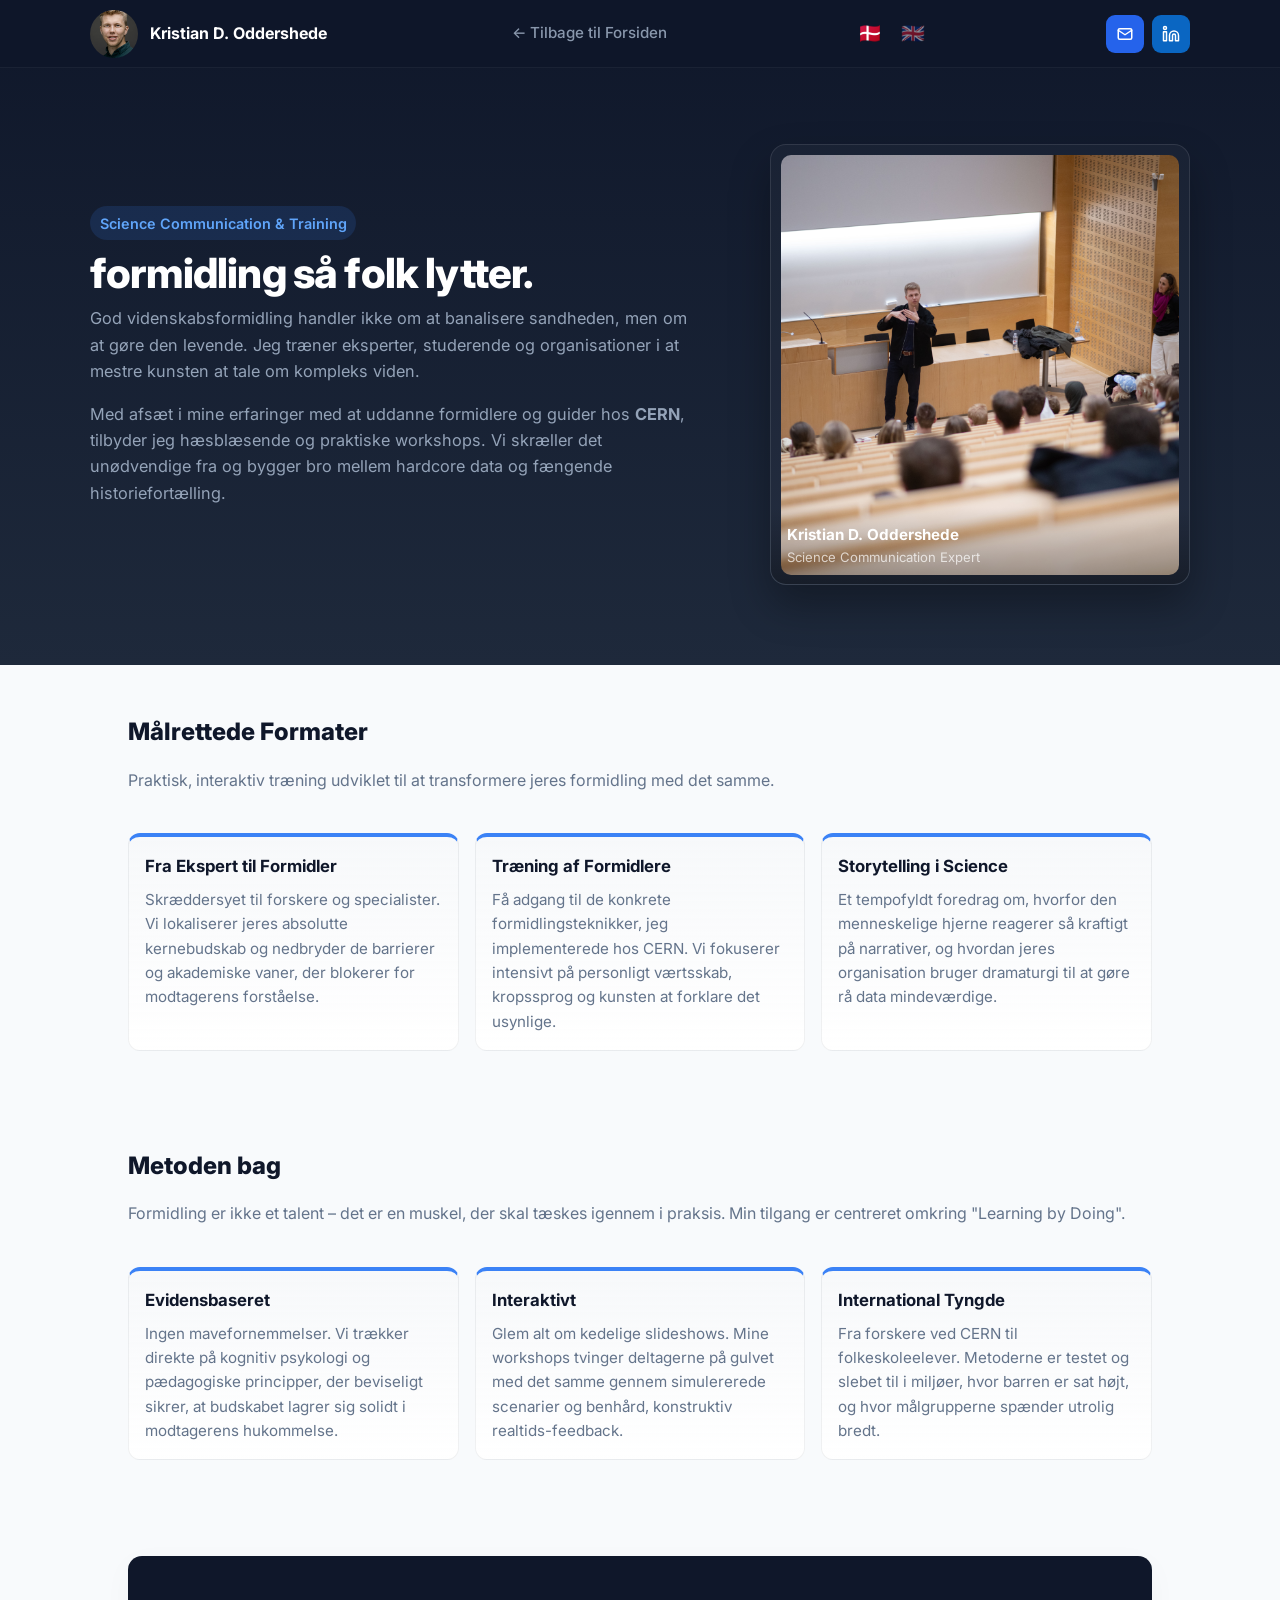
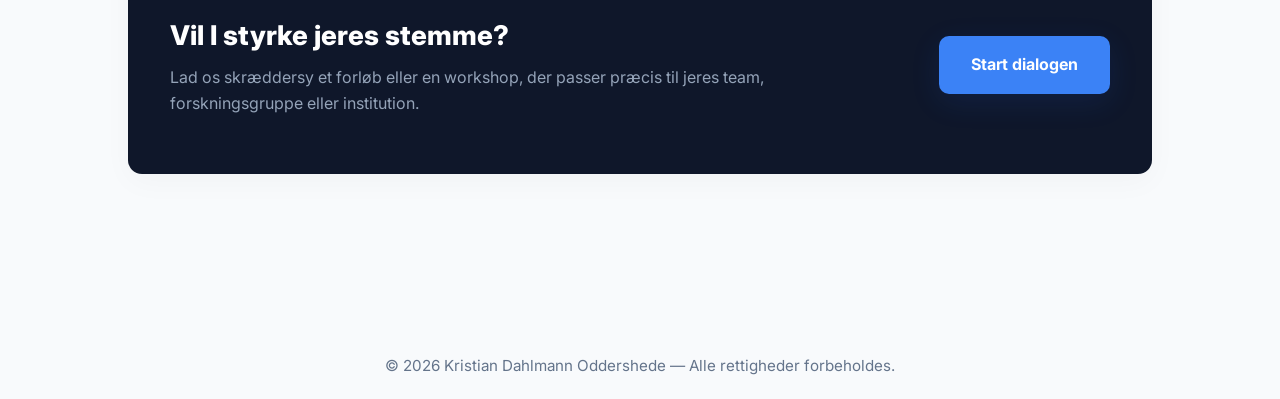
==== commit 3618f0e4: "Update profile image source in formidling.html" ====
--- a/formidling.html
+++ b/formidling.html
@@ -57,7 +57,7 @@
   <header class="site-header scrolled" id="siteHeader" style="background: rgba(15,23,42,0.95); border-bottom: 1px solid rgba(255,255,255,0.05);">
     <div class="header-inner">
       <div class="brand">
-        <img src="figures/picture from linkedin.png" alt="Kristian Dahlmann Oddershede profile photo">
+        <img src="figures/Kristian Dahlmann Oddershede copy_PURE.JPG" alt="Kristian Dahlmann Oddershede profile photo">
         <div class="name" style="color: #ffffff;">Kristian D. Oddershede</div>
       </div>
 
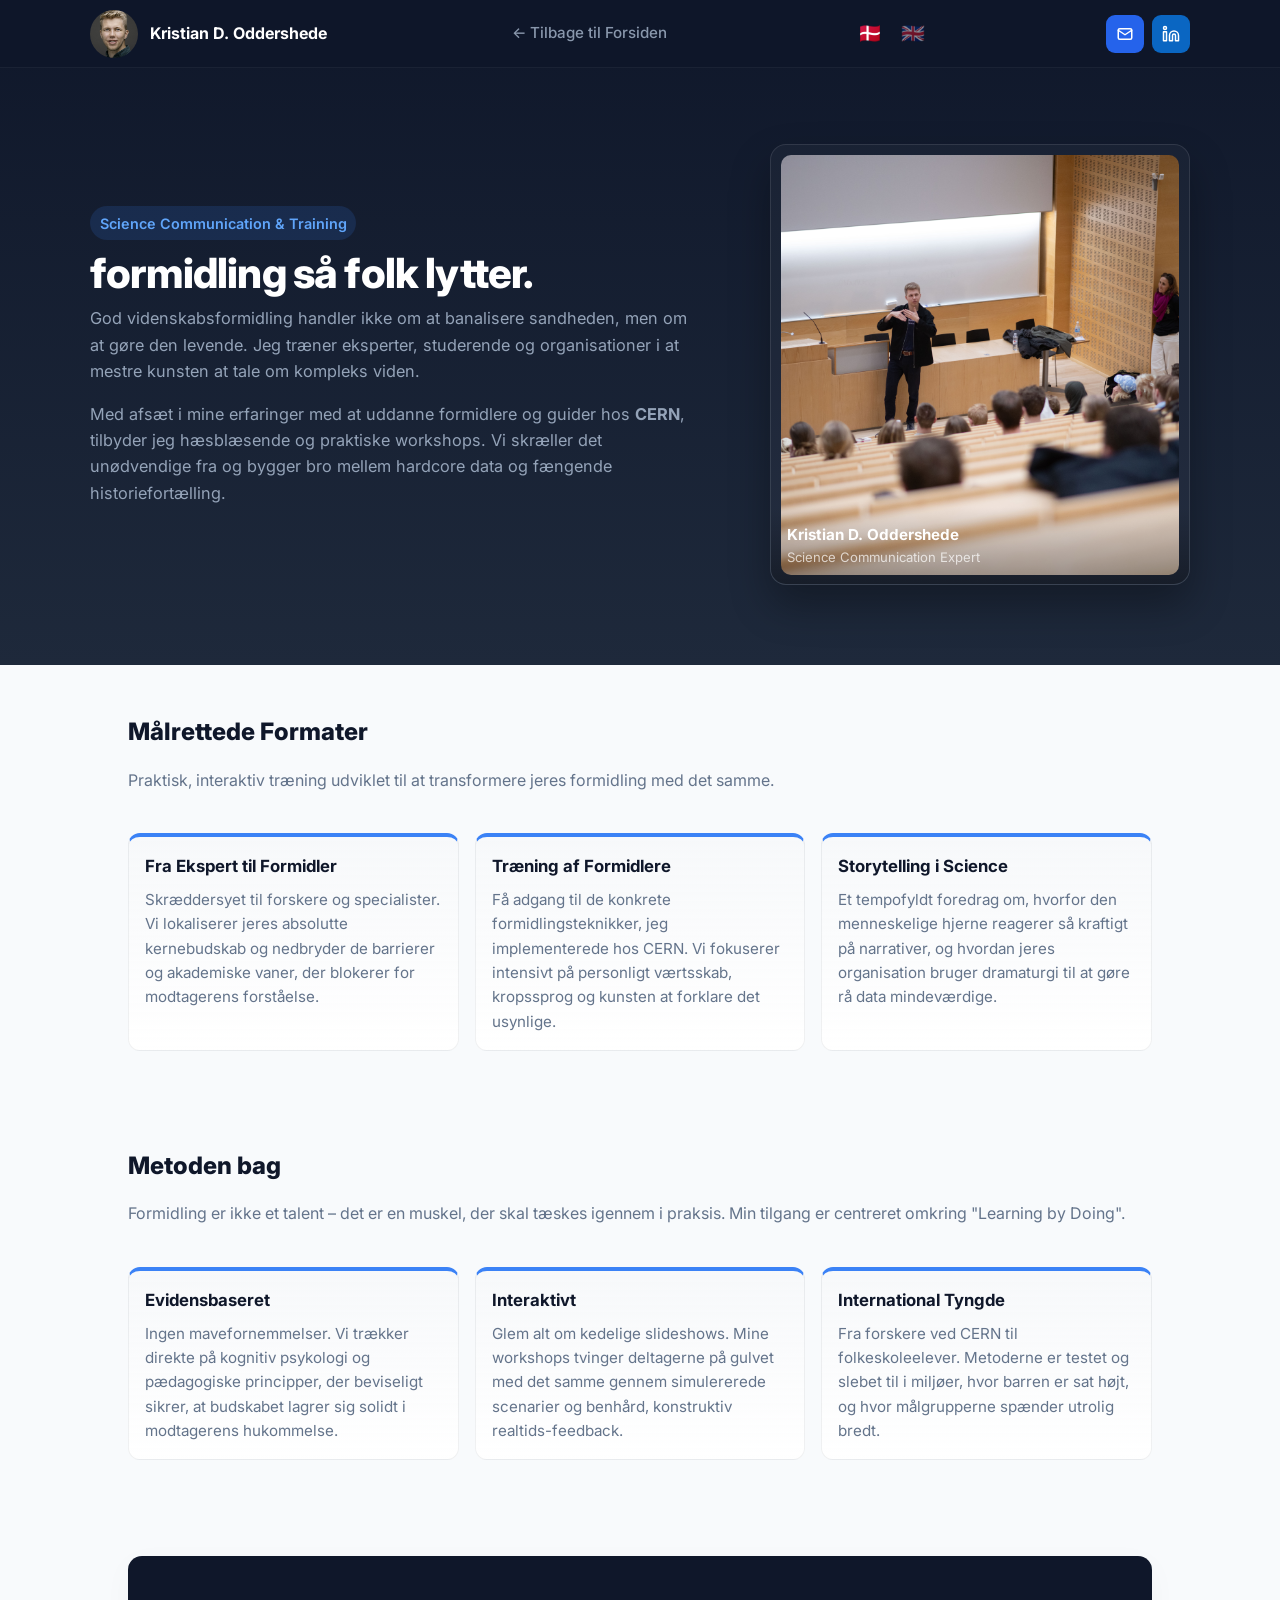
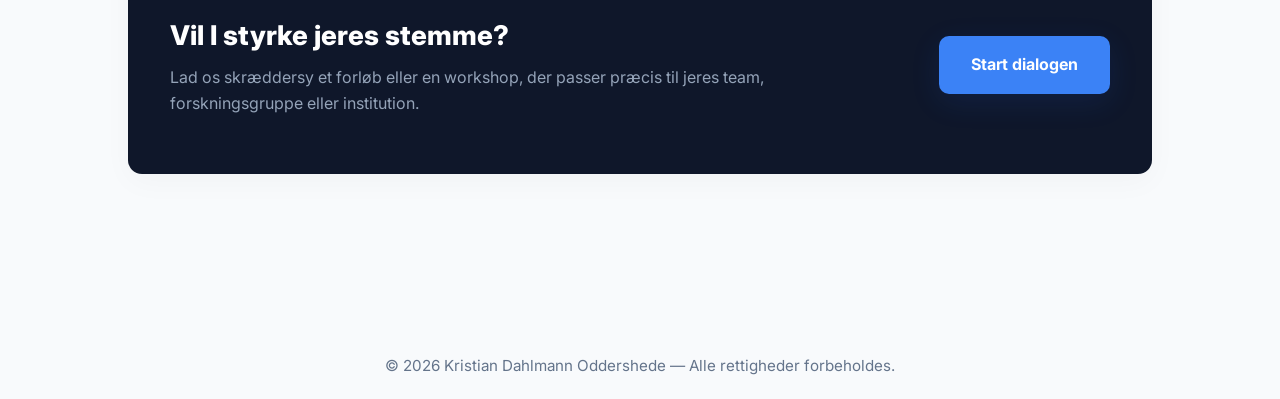
==== commit aa960ecf: "Update profile image in formidling.html" ====
--- a/formidling.html
+++ b/formidling.html
@@ -57,7 +57,7 @@
   <header class="site-header scrolled" id="siteHeader" style="background: rgba(15,23,42,0.95); border-bottom: 1px solid rgba(255,255,255,0.05);">
     <div class="header-inner">
       <div class="brand">
-        <img src="figures/Kristian Dahlmann Oddershede copy_PURE.JPG" alt="Kristian Dahlmann Oddershede profile photo">
+        <img src="figures/Kristian Dahlmann Oddershede Square.JPG" alt="Kristian Dahlmann Oddershede profile photo">
         <div class="name" style="color: #ffffff;">Kristian D. Oddershede</div>
       </div>
 
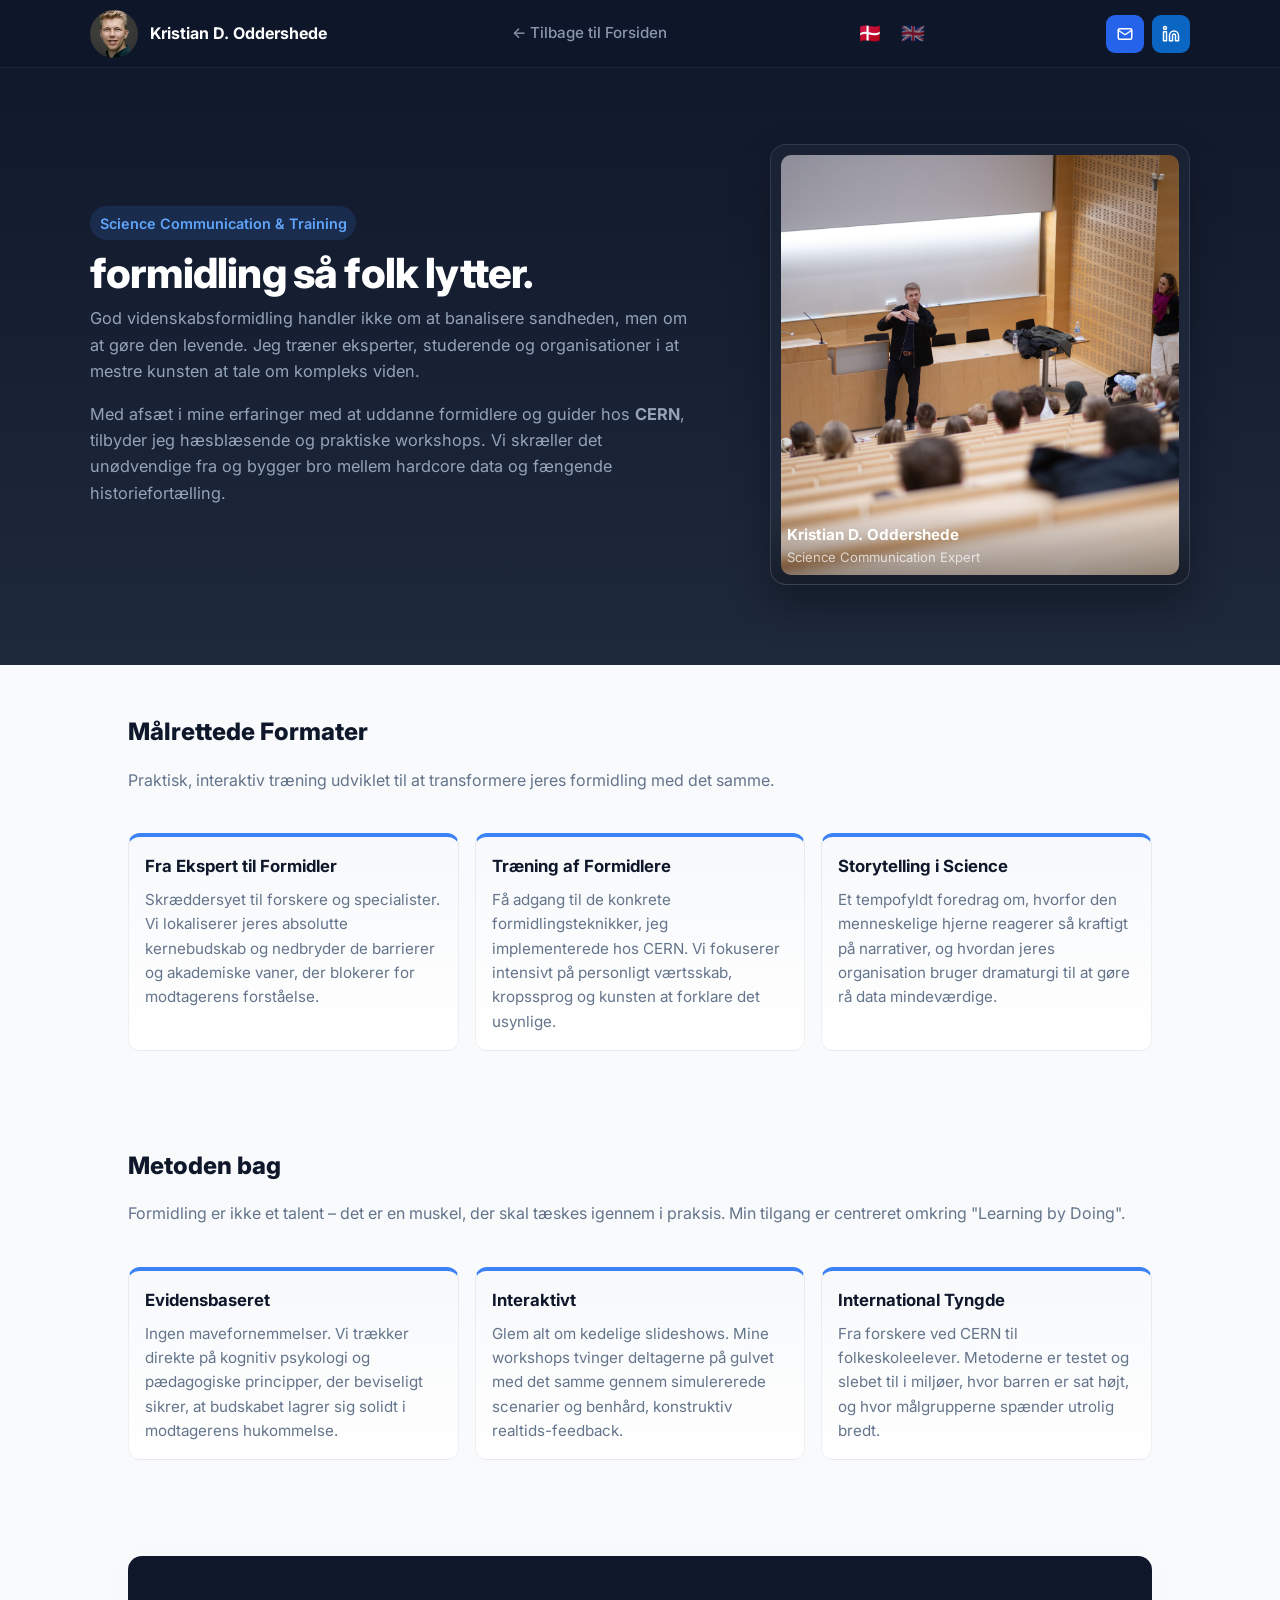
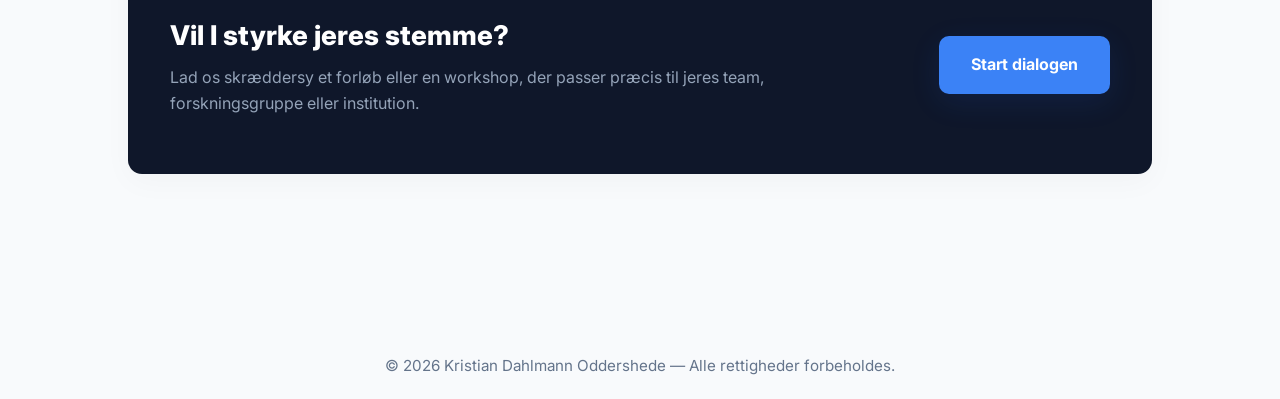
==== commit c5583f9f: "Update profile photo image source in HTML" ====
--- a/formidling.html
+++ b/formidling.html
@@ -57,7 +57,7 @@
   <header class="site-header scrolled" id="siteHeader" style="background: rgba(15,23,42,0.95); border-bottom: 1px solid rgba(255,255,255,0.05);">
     <div class="header-inner">
       <div class="brand">
-        <img src="figures/Kristian Dahlmann Oddershede Square.JPG" alt="Kristian Dahlmann Oddershede profile photo">
+        <img src="figures/Kristian Dahlmann Oddershede Square 2.jpg" alt="Kristian Dahlmann Oddershede profile photo">
         <div class="name" style="color: #ffffff;">Kristian D. Oddershede</div>
       </div>
 
